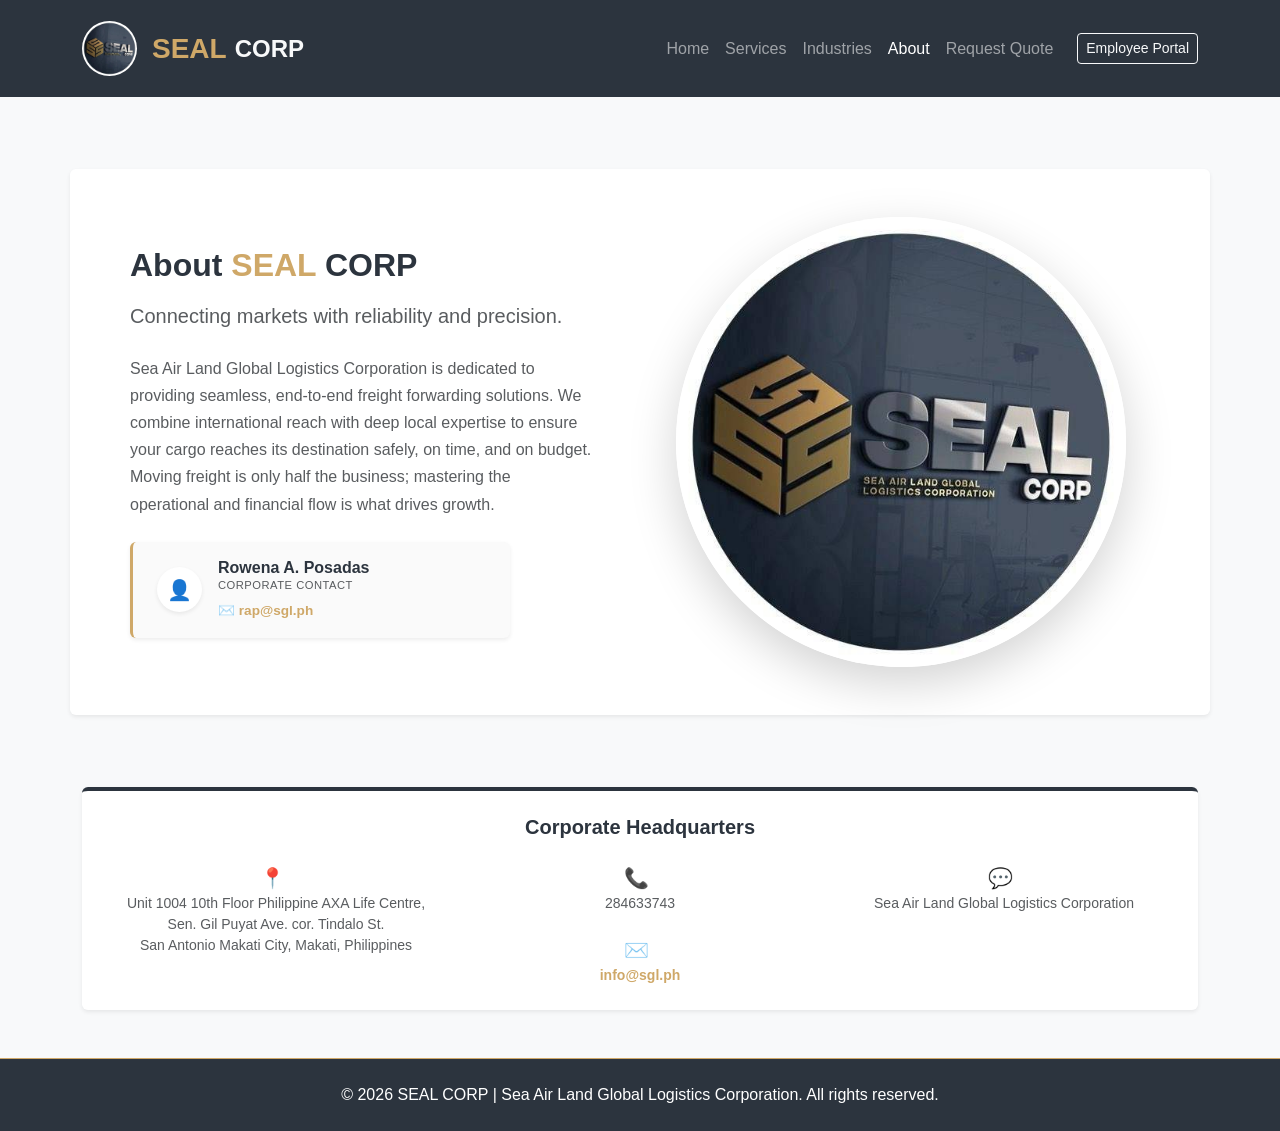
==== about.html @ 5badd935 "First upload of SEAL CORP website" ====
<!DOCTYPE html>
<html lang="en">
<head>
    <meta charset="UTF-8">
    <meta name="viewport" content="width=device-width, initial-scale=1.0">
    <title>About Us | SEAL CORP</title>
    <link href="https://cdn.jsdelivr.net/npm/bootstrap@5.3.0/dist/css/bootstrap.min.css" rel="stylesheet">
    <link rel="stylesheet" href="sealstyle.css">
</head>
<body class="bg-light">

    <nav class="navbar navbar-expand-lg navbar-dark bg-seal-dark py-3">
        <div class="container">
            <a class="navbar-brand fw-bold d-flex align-items-center" href="index.html">
                <img src="sealcorplogo.jpg" alt="SEAL Corp Logo">
                <span class="text-gold fs-3">SEAL</span> <span class="ms-2 text-light fs-4">CORP</span>
            </a>
            <button class="navbar-toggler" type="button" data-bs-toggle="collapse" data-bs-target="#navbarNav">
                <span class="navbar-toggler-icon"></span>
            </button>
            <div class="collapse navbar-collapse" id="navbarNav">
                <ul class="navbar-nav ms-auto">
                    <li class="nav-item"><a class="nav-link" href="index.html">Home</a></li>
                    <li class="nav-item"><a class="nav-link" href="index.html#services">Services</a></li>
                    <li class="nav-item"><a class="nav-link" href="index.html#industries">Industries</a></li>
                    <li class="nav-item"><a class="nav-link active" href="about.html">About</a></li>
                    <li class="nav-item"><a class="nav-link" href="request.html">Request Quote</a></li>
                    <li class="nav-item ms-lg-3"><a class="btn btn-outline-light btn-sm mt-1" href="#">Employee Portal</a></li>
                </ul>
            </div>
        </div>
    </nav>

    

    <section class="container py-5 mt-4 mb-4">
        <div class="row align-items-center bg-white p-5 rounded shadow-sm animate-fade-up delay-2">
            
            <div class="col-lg-6 mb-4 mb-lg-0 pe-lg-5">
                <h2 class="fw-bold mb-3" style="color: var(--seal-dark);">About <span class="text-gold">SEAL</span> CORP</h2>
                <p class="text-muted fs-5 mb-4">Connecting markets with reliability and precision.</p>
                <p class="text-muted" style="line-height: 1.7;">Sea Air Land Global Logistics Corporation is dedicated to providing seamless, end-to-end freight forwarding solutions. We combine international reach with deep local expertise to ensure your cargo reaches its destination safely, on time, and on budget. Moving freight is only half the business; mastering the operational and financial flow is what drives growth.</p>
                
                <div class="card border-0 shadow-sm mt-4" style="border-left: 3px solid var(--seal-gold) !important; max-width: 380px; background-color: #fafafa;">
                    <div class="card-body d-flex align-items-center py-3 px-4">
                        <div class="bg-white rounded-circle d-flex align-items-center justify-content-center shadow-sm" style="width: 45px; height: 45px;">
                            <span class="fs-5" style="color: #4a148c;">👤</span>
                        </div>
                        <div class="ms-3">
                            <h6 class="fw-bold mb-0" style="color: var(--seal-dark);">Rowena A. Posadas</h6>
                            <p class="text-muted mb-1" style="font-size: 0.7rem; letter-spacing: 0.5px;">CORPORATE CONTACT</p>
                            <a href="mailto:rap@sgl.ph" class="text-decoration-none fw-bold" style="color: var(--seal-gold); font-size: 0.85rem;">✉️ rap@sgl.ph</a>
                        </div>
                    </div>
                </div>
            </div>
            
            <div class="col-lg-6 animate-fade-up delay-3 text-center">
                <img src="sealcorplogo.jpg" alt="SEAL Corp Logo" class="img-fluid rounded-circle shadow-lg" style="max-height: 450px; object-fit: cover;">
            </div>
            
        </div>
    </section>

    <section class="container mb-5 animate-fade-up delay-3">
        <div class="bg-white rounded shadow-sm p-4 text-center border-top" style="border-color: var(--seal-dark) !important; border-width: 4px !important;">
            <h5 class="fw-bold mb-4" style="color: var(--seal-dark);">Corporate Headquarters</h5>
            
            <div class="row justify-content-center text-muted small">
                <div class="col-md-4 mb-3 mb-md-0">
                    <span class="fs-5 me-2" style="color: #d81b60;">📍</span><br>
                    Unit 1004 10th Floor Philippine AXA Life Centre,<br>Sen. Gil Puyat Ave. cor. Tindalo St.<br>San Antonio Makati City, Makati, Philippines
                </div>
                <div class="col-md-4 mb-3 mb-md-0">
                    <span class="fs-5 me-2" style="color: #d81b60;">📞</span><br>
                    284633743<br><br>
                    <span class="fs-5 me-2" style="color: #d81b60;">✉️</span><br>
                    <a href="mailto:info@sgl.ph" class="text-decoration-none fw-bold" style="color: var(--seal-gold);">info@sgl.ph</a>
                </div>
                <div class="col-md-4">
                    <span class="fs-5 me-2" style="color: #d81b60;">💬</span><br>
                    Sea Air Land Global Logistics Corporation
                </div>
            </div>
        </div>
    </section>

    <footer class="bg-seal-dark text-white text-center py-4 border-top mt-5" style="border-color: var(--seal-gold) !important;">
        <div class="container">
            <p class="mb-0">&copy; 2026 SEAL CORP | Sea Air Land Global Logistics Corporation. All rights reserved.</p>
        </div>
    </footer>

    <script src="https://cdn.jsdelivr.net/npm/bootstrap@5.3.0/dist/js/bootstrap.bundle.min.js"></script>
</body>
</html>
---- sealstyle.css ----
/* =========================================
   1. CORE BRAND & GLOBAL STYLES
   ========================================= */
:root {
    --seal-gold: #cfa868;
    --seal-dark: #2c343e;
    --seal-silver: #e0e0e0;
    --seal-bg: #f8f9fa;
}

body {
    font-family: 'Segoe UI', Tahoma, Geneva, Verdana, sans-serif;
    background-color: var(--seal-bg);
    color: #333;
}

.bg-seal-dark { background-color: var(--seal-dark) !important; }
.text-gold { color: var(--seal-gold) !important; }

/* Buttons */
.btn-gold {
    background-color: var(--seal-gold);
    color: var(--seal-dark);
    font-weight: bold;
    border: none;
    border-radius: 50px;
    padding: 10px 25px;
    transition: all 0.3s ease;
}

.btn-gold:hover {
    background-color: #b89255;
    color: var(--seal-dark);
    transform: translateY(-2px);
}

/* Navigation */
.navbar-brand img {
    height: 55px; 
    margin-right: 15px;
    border-radius: 50%;
}

/* =========================================
   2. HERO & SEARCH SECTION (Consolidated)
   ========================================= */
.hero-section {
    position: relative;
    min-height: 80vh;
    display: flex;
    align-items: center;
    justify-content: center;
    background: linear-gradient(135deg, #1a1a2e 0%, #2d2d44 100%);
    border-bottom: 4px solid var(--seal-gold);
    color: white;
}

.hero-search-container {
    max-width: 900px;
    margin: 0 auto;
}

.search-box-wrapper {
    background-color: white;
    padding: 8px;
    border-radius: 80px;
    box-shadow: 0 15px 35px rgba(0,0,0,0.2);
    display: flex;
    align-items: center;
}

.search-box-wrapper input {
    border: none;
    box-shadow: none;
    padding-left: 35px;
    font-size: 1.1rem;
    flex: 1;
}

.btn-search {
    background-color: var(--seal-gold);
    color: var(--seal-dark);
    border: none;
    border-radius: 60px;
    padding: 12px 30px;
    font-weight: 700;
    display: flex;
    align-items: center;
    gap: 8px;
}

/* Quick Links (Popular Searches) */
.popular-pill {
    background-color: rgba(0, 0, 0, 0.6);
    color: white !important;
    border: 1px solid rgba(255, 255, 255, 0.2);
    text-decoration: none;
    padding: 8px 18px;
    margin: 5px;
    font-size: 0.85rem;
    font-weight: 600;
    border-radius: 50px;
    transition: all 0.3s ease;
    backdrop-filter: blur(5px);
}

.popular-pill:hover {
    background-color: var(--seal-gold);
    color: var(--seal-dark) !important;
}

/* =========================================
   3. SHARED COMPONENT STYLES
   ========================================= */

/* Service Cards */
.service-card {
    transition: all 0.3s ease;
    border-radius: 16px;
    border-top: 4px solid var(--seal-gold);
}

.service-card:hover {
    transform: translateY(-10px);
    box-shadow: 0 20px 40px rgba(0, 0, 0, 0.1) !important;
}

.service-icon {
    font-size: 3rem;
    color: var(--seal-gold);
}

/* Industry Cards */
.industry-card {
    transition: all 0.3s ease;
    border: 1px solid #e0e0e0 !important;
}

.industry-card:hover {
    border-color: var(--seal-gold) !important;
    background-color: #fff;
    transform: translateY(-5px);
}

/* Process Section */
.step-number {
    width: 50px;
    height: 50px;
    background: var(--seal-gold);
    color: var(--seal-dark);
    border-radius: 50%;
    display: flex;
    align-items: center;
    justify-content: center;
    font-weight: 800;
    margin: 0 auto 1rem;
}

/* Forms (Request Page) */
.inquiry-section {
    background-color: white;
    border-radius: 12px;
    box-shadow: 0 10px 30px rgba(0,0,0,0.05);
    border-left: 5px solid var(--seal-gold);
}

/* =========================================
   4. ANIMATIONS & UTILITIES
   ========================================= */
@keyframes fadeInUp {
    from { opacity: 0; transform: translateY(30px); }
    to { opacity: 1; transform: translateY(0); }
}

.animate-fade-up {
    animation: fadeInUp 0.8s ease forwards;
    opacity: 0; 
}

.delay-1 { animation-delay: 0.2s; }
.delay-2 { animation-delay: 0.4s; }

.tracking-wide { letter-spacing: 0.1em; }
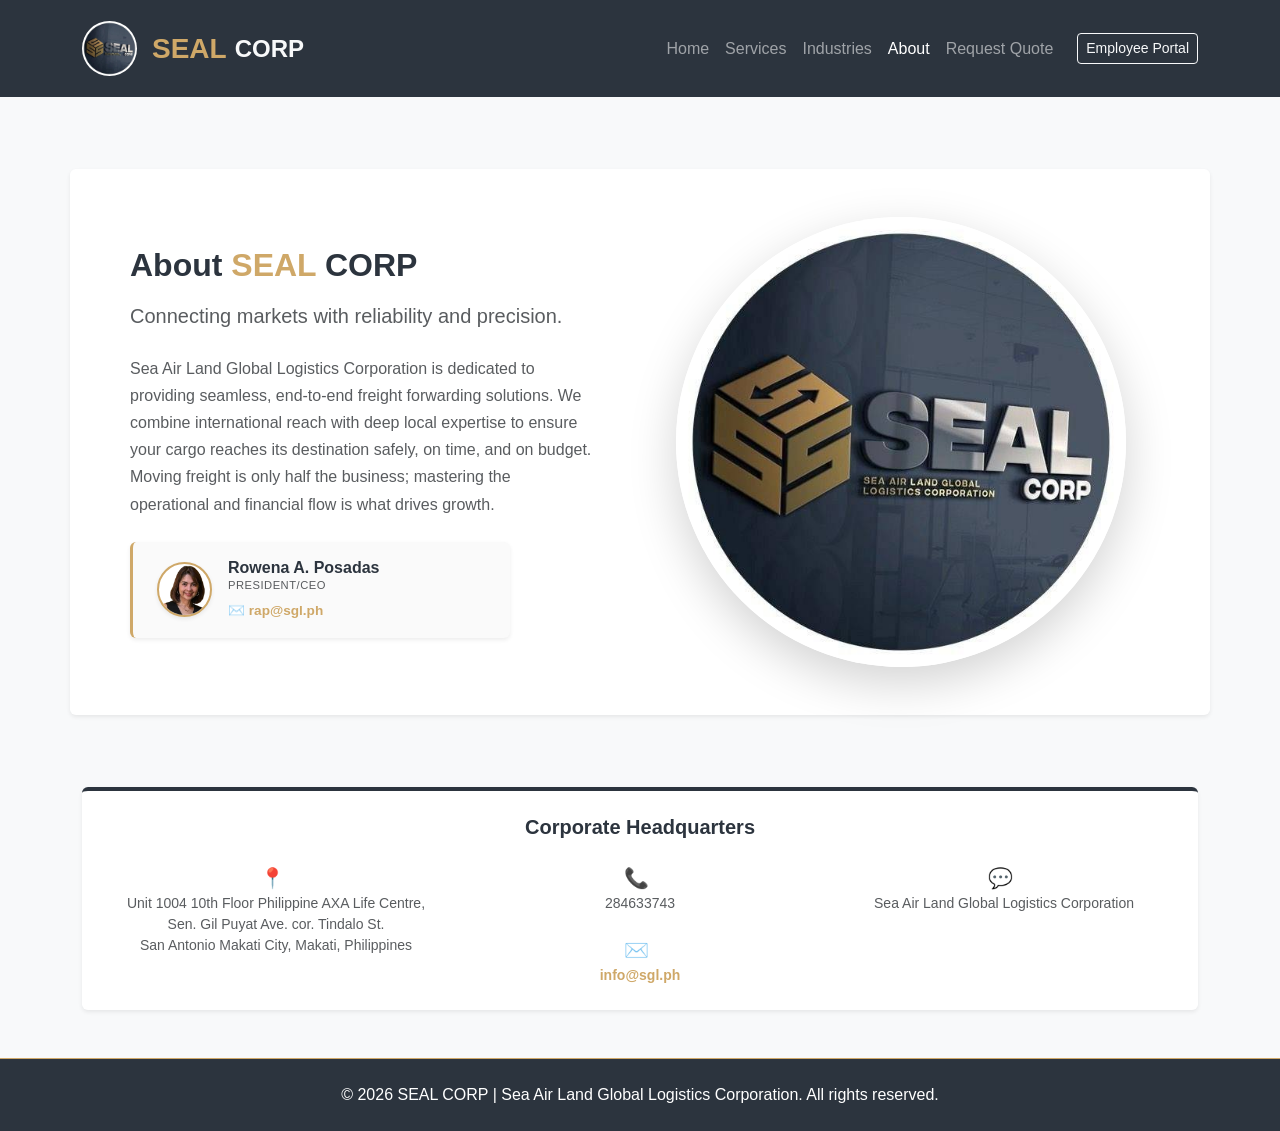
==== commit d6e12674: "Fine-tuned President PFP centering and layout spacing" ====
--- a/about.html
+++ b/about.html
@@ -43,12 +43,12 @@
                 
                 <div class="card border-0 shadow-sm mt-4" style="border-left: 3px solid var(--seal-gold) !important; max-width: 380px; background-color: #fafafa;">
                     <div class="card-body d-flex align-items-center py-3 px-4">
-                        <div class="bg-white rounded-circle d-flex align-items-center justify-content-center shadow-sm" style="width: 45px; height: 45px;">
-                            <span class="fs-5" style="color: #4a148c;">👤</span>
+                        <div class="bg-white rounded-circle shadow-sm overflow-hidden d-flex align-items-center justify-content-center" style="width: 55px; height: 55px; border: 2px solid var(--seal-gold); flex-shrink: 0;">
+                    <img src="pictures/PRESIDENTPICTURE2.png" alt="Rowena A. Posadas" style="width: 100%; height: 100%; object-fit: cover; object-position: 50% 5%;">
                         </div>
                         <div class="ms-3">
                             <h6 class="fw-bold mb-0" style="color: var(--seal-dark);">Rowena A. Posadas</h6>
-                            <p class="text-muted mb-1" style="font-size: 0.7rem; letter-spacing: 0.5px;">CORPORATE CONTACT</p>
+                            <p class="text-muted mb-1" style="font-size: 0.7rem; letter-spacing: 0.5px;">PRESIDENT/CEO</p>
                             <a href="mailto:rap@sgl.ph" class="text-decoration-none fw-bold" style="color: var(--seal-gold); font-size: 0.85rem;">✉️ rap@sgl.ph</a>
                         </div>
                     </div>
--- a/sealstyle.css
+++ b/sealstyle.css
@@ -180,4 +180,134 @@
 .delay-1 { animation-delay: 0.2s; }
 .delay-2 { animation-delay: 0.4s; }
 
-.tracking-wide { letter-spacing: 0.1em; }+.tracking-wide { letter-spacing: 0.1em; }
+
+/* Services Card Hover Effects */
+.service-card {
+    transition: transform 0.3s ease, box-shadow 0.3s ease;
+    border: 1px solid #e0e0e0;
+    border-top: 4px solid transparent;
+    border-radius: 8px;
+    background-color: #ffffff;
+}
+
+.service-card:hover {
+    transform: translateY(-10px);
+    box-shadow: 0 15px 30px rgba(0, 0, 0, 0.1);
+    border-top: 4px solid #fdf90d; /* You can change this to your SEAL blue or gold */
+}
+
+.service-icon {
+    font-size: 2.5rem;
+    color: #212529; /* Dark color for the icon */
+    margin-bottom: 15px;
+
+}
+/* ========================================== */
+/* HERO VIDEO BACKGROUND STYLES */
+/* ========================================== */
+.hero-section {
+    position: relative;
+    overflow: hidden;
+    min-height: 80vh; /* Keeps the hero section tall */
+    display: flex;
+    align-items: center;
+}
+
+/* Stretches the video to cover the background */
+.hero-video {
+    position: absolute;
+    top: 50%;
+    left: 50%;
+    min-width: 100%;
+    min-height: 100%;
+    width: auto;
+    height: auto;
+    z-index: 0;
+    transform: translateX(-50%) translateY(-50%);
+    object-fit: cover;
+}
+
+/* Adds the dark tint so your white text is easy to read */
+.video-overlay {
+    position: absolute;
+    top: 0;
+    left: 0;
+    width: 100%;
+    height: 100%;
+    background-color: rgba(44, 52, 62, 0.75); /* SEAL Dark color with 75% opacity */
+    z-index: 1;
+}
+
+/* Pulls your text and search bar to the front */
+.hero-content {
+    position: relative;
+    z-index: 2;
+    width: 100%;
+}
+
+/* Stats Section Styling */
+.stats-section {
+    background-color: var(--seal-dark);
+    color: white;
+    padding: 80px 0;
+    border-top: 3px solid var(--seal-gold);
+}
+
+.stat-number {
+    font-size: 3.5rem;
+    font-weight: 800;
+    color: var(--seal-gold);
+    display: block;
+    margin-bottom: 5px;
+}
+
+.stat-label {
+    font-size: 0.9rem;
+    text-transform: uppercase;
+    letter-spacing: 2px;
+    font-weight: 600;
+    color: rgba(255, 255, 255, 0.7);
+}
+
+/* Specialized Sector Card Styling */
+.industry-card {
+    cursor: pointer;
+    transition: all 0.3s ease;
+    border: 1px solid #eee;
+}
+
+.industry-card:hover {
+    border-color: var(--seal-gold) !important;
+    transform: translateY(-5px);
+    box-shadow: 0 10px 20px rgba(0,0,0,0.1) !important;
+}
+
+/* Ensure modal images are visible and sized correctly */
+.modal-industry-img {
+    width: 100%;
+    height: 300px;
+    object-fit: cover;
+    display: block !important; /* Forces it to show up */
+    border-radius: 8px;
+    margin-bottom: 20px;
+}
+/* ========================================== */
+/* PREMIUM SPACING UTILITIES                  */
+/* ========================================== */
+
+.section-padding {
+    padding-top: 140px !important;   /* Massive top gap */
+    padding-bottom: 140px !important;/* Massive bottom gap */
+}
+
+.section-divider {
+    border-bottom: 1px solid rgba(0,0,0,0.05); /* Very subtle line between sections */
+}
+
+/* Optional: Make the Hero section taller */
+.hero-section {
+    min-height: 100vh !important; /* Forces it to fill the entire screen height */
+    display: flex;
+    align-items: center;
+}
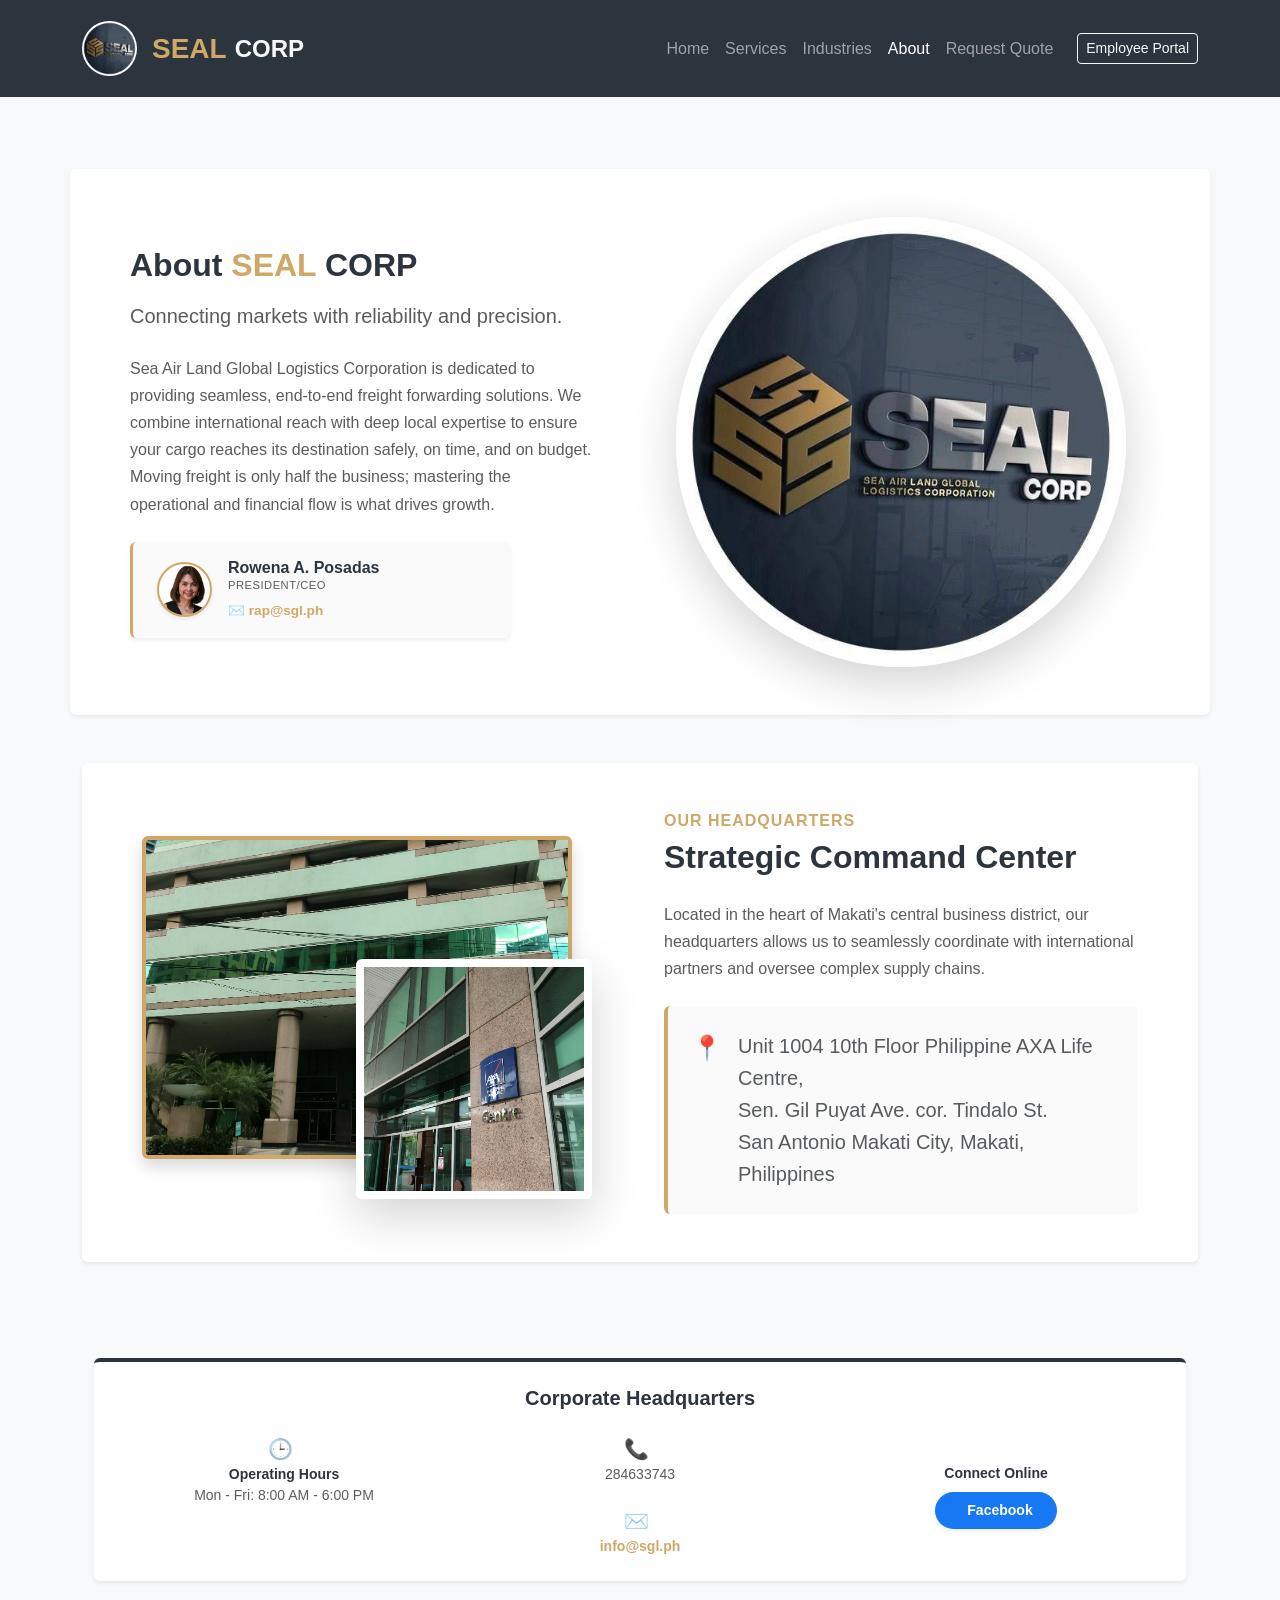
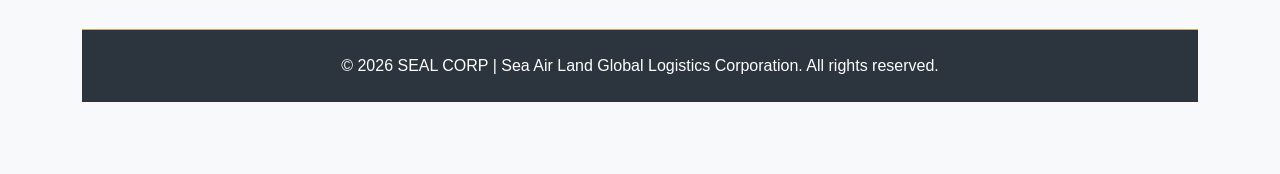
==== commit 331b364b: "Refactor: Replace trade lanes with SEAL Advantage, update motto, and clean up redundant contact info" ====
--- a/about.html
+++ b/about.html
@@ -31,7 +31,6 @@
         </div>
     </nav>
 
-    
 
     <section class="container py-5 mt-4 mb-4">
         <div class="row align-items-center bg-white p-5 rounded shadow-sm animate-fade-up delay-2">
@@ -60,6 +59,44 @@
             </div>
             
         </div>
+    <section class="container py-5 mb-5 animate-fade-up delay-3" id="headquarters">
+        <div class="row align-items-center bg-white p-5 rounded shadow-sm">
+            
+            <div class="col-lg-6 mb-5 mb-lg-0 pe-lg-5">
+                <div class="position-relative" style="margin-bottom: 30px; margin-right: 20px;">
+                    
+                    <img src="pictures/axabldg1.jpg" 
+                    class="rounded shadow w-100" 
+                    alt="AXA Building - Main View"
+                    style="aspect-ratio: 4/3; object-fit: cover; border: 4px solid var(--seal-gold);">
+                    
+                    <img src="pictures/axabldg2.jpg" 
+                    class="position-absolute rounded shadow-lg" 
+                    alt="AXA Building - Alternate Angle"
+                    style="width: 55%; height: 240px; object-fit: cover; bottom: -40px; right: -20px; border: 8px solid white; z-index: 2; transition: transform 0.3s ease;"
+                    onmouseover="this.style.transform='scale(1.05)'" 
+                    onmouseout="this.style.transform='scale(1)'">
+                </div>
+            </div>
+
+            <div class="col-lg-6 ps-lg-4">
+                <h6 class="fw-bold mb-2" style="color: var(--seal-gold); letter-spacing: 1px;">OUR HEADQUARTERS</h6>
+                <h2 class="fw-bold mb-4" style="color: var(--seal-dark);">Strategic Command Center</h2>
+                <p class="text-muted mb-4" style="line-height: 1.7;">
+                    Located in the heart of Makati's central business district, our headquarters allows us to seamlessly coordinate with international partners and oversee complex supply chains.
+                </p>
+                
+                <div class="d-flex align-items-start mt-4 p-4 rounded" style="background-color: #fafafa; border-left: 4px solid var(--seal-gold);">
+                    <span class="fs-4 me-3" style="color: #d81b60;">📍</span>
+                    <p class="text-muted fs-5 mb-0" style="line-height: 1.6;">
+                        Unit 1004 10th Floor Philippine AXA Life Centre,<br>
+                        Sen. Gil Puyat Ave. cor. Tindalo St.<br>
+                        San Antonio Makati City, Makati, Philippines
+                    </p>
+                </div>
+            </div>
+            
+        </div>
     </section>
 
     <section class="container mb-5 animate-fade-up delay-3">
@@ -68,8 +105,9 @@
             
             <div class="row justify-content-center text-muted small">
                 <div class="col-md-4 mb-3 mb-md-0">
-                    <span class="fs-5 me-2" style="color: #d81b60;">📍</span><br>
-                    Unit 1004 10th Floor Philippine AXA Life Centre,<br>Sen. Gil Puyat Ave. cor. Tindalo St.<br>San Antonio Makati City, Makati, Philippines
+                <span class="fs-5 me-2" style="color: #d81b60;">🕒</span><br>
+                <strong style="color: var(--seal-dark);">Operating Hours</strong><br>
+                Mon - Fri: 8:00 AM - 6:00 PM<br>
                 </div>
                 <div class="col-md-4 mb-3 mb-md-0">
                     <span class="fs-5 me-2" style="color: #d81b60;">📞</span><br>
@@ -77,11 +115,14 @@
                     <span class="fs-5 me-2" style="color: #d81b60;">✉️</span><br>
                     <a href="mailto:info@sgl.ph" class="text-decoration-none fw-bold" style="color: var(--seal-gold);">info@sgl.ph</a>
                 </div>
-                <div class="col-md-4">
-                    <span class="fs-5 me-2" style="color: #d81b60;">💬</span><br>
-                    Sea Air Land Global Logistics Corporation
-                </div>
-            </div>
+       <div class="col-md-4 d-flex flex-column align-items-center justify-content-center">
+    <strong class="mb-2" style="color: var(--seal-dark);">Connect Online</strong>
+    
+    <a href="https://www.facebook.com/profile.php?id=61558615297656" target="_blank" class="d-flex align-items-center text-decoration-none px-4 py-2 rounded-pill shadow-sm" style="background-color: #1877F2; color: white; transition: transform 0.2s ease;" onmouseover="this.style.transform='scale(1.05)'" onmouseout="this.style.transform='scale(1)'">
+        <i class="bi bi-facebook fs-5 me-2"></i>
+        <span class="fw-bold">Facebook</span>
+    </a>
+</div>
         </div>
     </section>
 
--- a/sealstyle.css
+++ b/sealstyle.css
@@ -311,3 +311,24 @@
     display: flex;
     align-items: center;
 }
+
+/* ========================================== */
+/* ADVANTAGE CARDS HOVER ANIMATIONS           */
+/* ========================================== */
+.hover-lift {
+    transition: transform 0.3s ease, box-shadow 0.3s ease;
+}
+
+.hover-lift:hover {
+    transform: translateY(-10px);
+    box-shadow: 0 1rem 3rem rgba(0,0,0,.15) !important;
+}
+
+.hover-lift .bi {
+    transition: transform 0.3s ease, color 0.3s ease;
+}
+
+.hover-lift:hover .bi {
+    transform: scale(1.2);
+    color: var(--seal-gold) !important;
+}
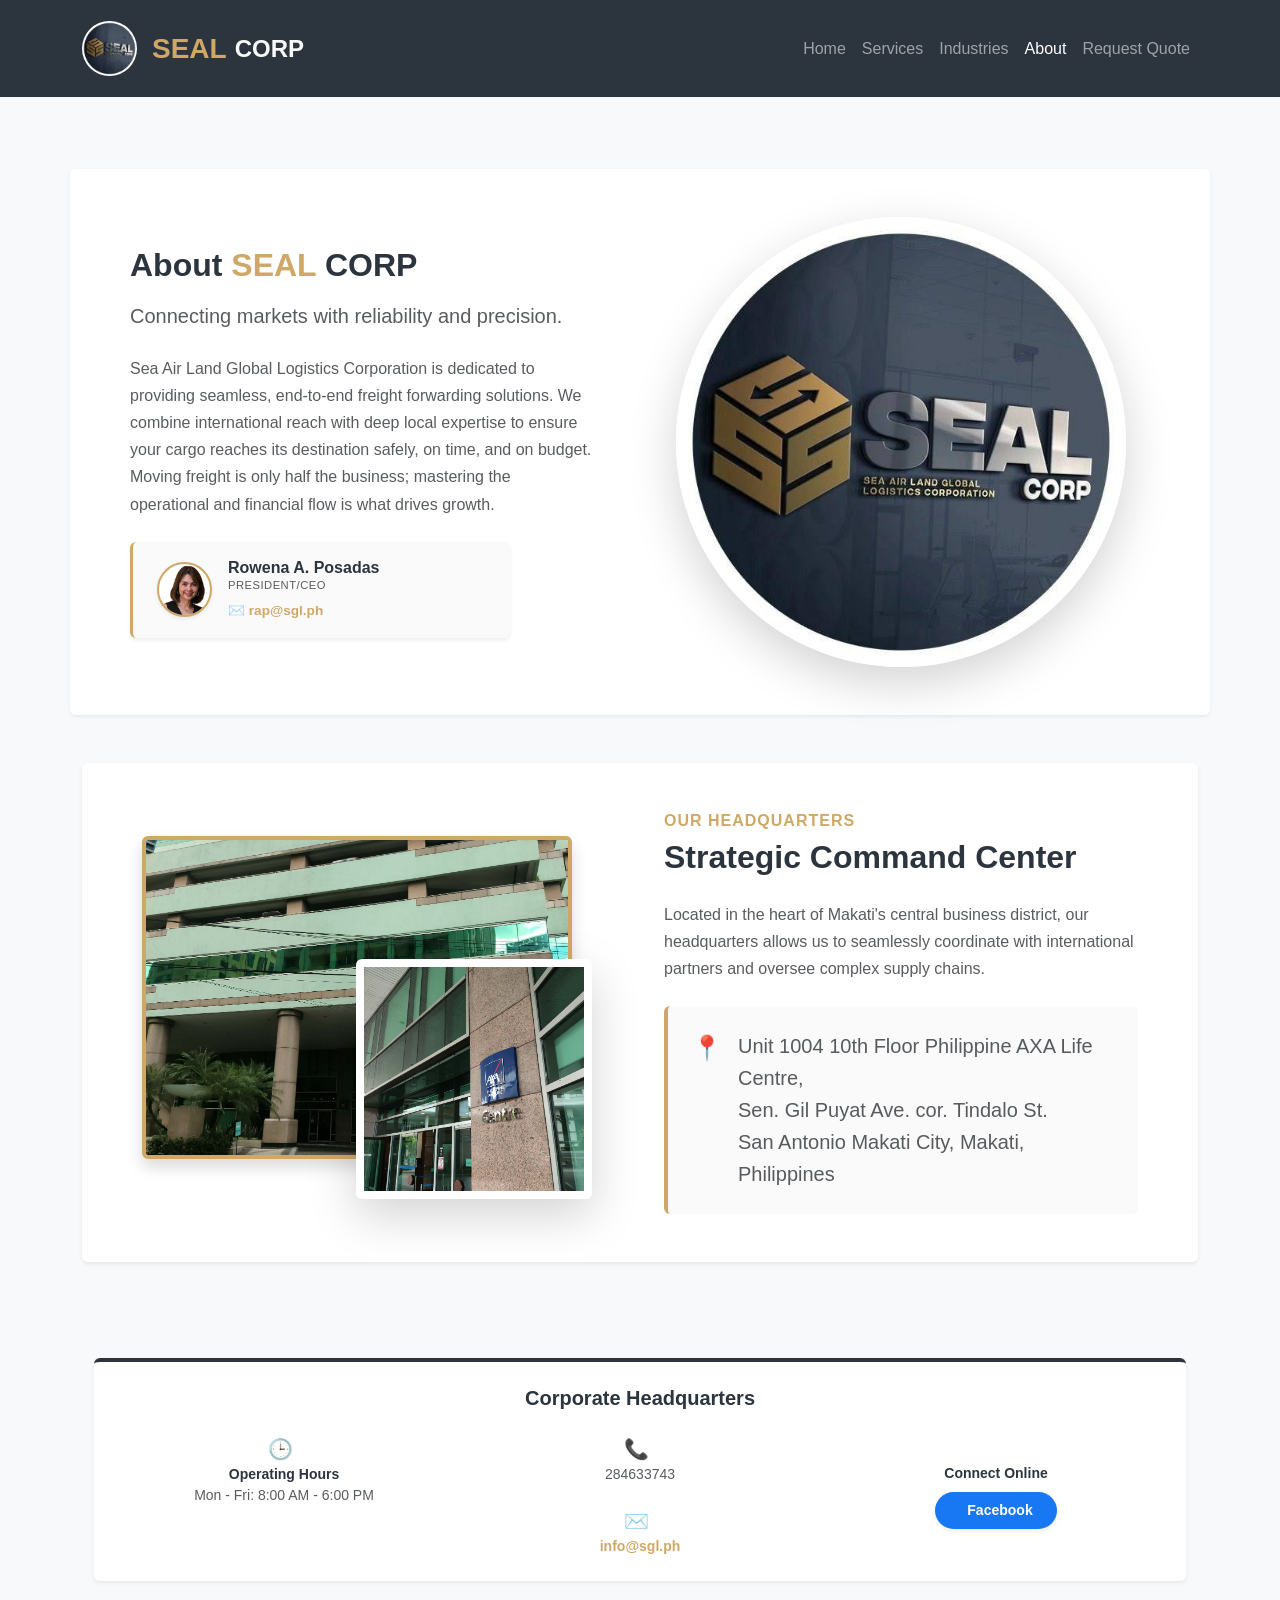
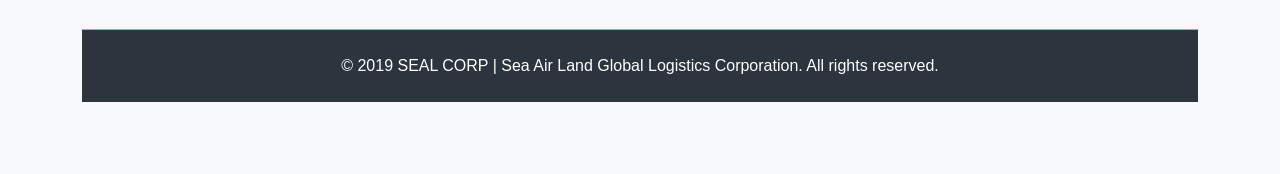
==== commit d9aebb5c: "sealwebsite version 1.3, optimize for mobile and fix logos" ====
--- a/about.html
+++ b/about.html
@@ -25,7 +25,7 @@
                     <li class="nav-item"><a class="nav-link" href="index.html#industries">Industries</a></li>
                     <li class="nav-item"><a class="nav-link active" href="about.html">About</a></li>
                     <li class="nav-item"><a class="nav-link" href="request.html">Request Quote</a></li>
-                    <li class="nav-item ms-lg-3"><a class="btn btn-outline-light btn-sm mt-1" href="#">Employee Portal</a></li>
+                   
                 </ul>
             </div>
         </div>
@@ -128,7 +128,7 @@
 
     <footer class="bg-seal-dark text-white text-center py-4 border-top mt-5" style="border-color: var(--seal-gold) !important;">
         <div class="container">
-            <p class="mb-0">&copy; 2026 SEAL CORP | Sea Air Land Global Logistics Corporation. All rights reserved.</p>
+            <p class="mb-0">&copy; 2019 SEAL CORP | Sea Air Land Global Logistics Corporation. All rights reserved.</p>
         </div>
     </footer>
 
--- a/sealstyle.css
+++ b/sealstyle.css
@@ -331,4 +331,174 @@
 .hover-lift:hover .bi {
     transform: scale(1.2);
     color: var(--seal-gold) !important;
-}+}
+
+/* ========================================== */
+/* MOBILE & TABLET OPTIMIZATION               */
+/* ========================================== */
+
+/* Tablets and Phones (Smaller than 992px) */
+@media (max-width: 991.98px) {
+    .hero-section {
+        min-height: 80vh; /* Shorter hero on mobile */
+    }
+    .display-3 {
+        font-size: 2.5rem; /* Shrink title so it doesn't overlap */
+    }
+    .hero-content p {
+        font-size: 1.1rem !important;
+    }
+    .navbar-brand img {
+        height: 30px; /* Smaller logo for mobile nav */
+    }
+}
+
+/* Phones (Smaller than 768px) */
+@media (max-width: 767.98px) {
+    .section-padding {
+        padding: 40px 0; /* Less padding to save vertical space */
+    }
+    .stat-number {
+        font-size: 2rem;
+    }
+    /* Stack cards vertically with small gaps */
+    .row.g-4 > div {
+        margin-bottom: 10px;
+    }
+    /* Ensure buttons are "thumb-friendly" */
+    .btn-lg {
+        width: 100%;
+        margin-bottom: 10px;
+    }
+}
+
+/* ========================================== */
+/* OPTION 1: THE CONTOUR HALO (DROP SHADOW)   */
+/* ========================================== */
+.brand-logo-wide {
+    height: 55px;
+    width: auto; 
+    object-fit: contain; 
+    padding: 5px 0; /* Removed the wide padding since there is no background */
+    
+    /* Traces the exact shape of the PNG with a soft white light */
+    filter: drop-shadow(0px 0px 8px rgba(255, 255, 255, 0.8)); 
+    -webkit-filter: drop-shadow(0px 0px 8px rgba(255, 255, 255, 0.8)); /* For Safari */
+    
+    transition: all 0.3s ease;
+}
+
+/* Make the glow intensify on hover */
+.brand-logo-wide:hover {
+    transform: scale(1.03);
+    filter: drop-shadow(0px 0px 12px rgba(255, 255, 255, 1));
+    -webkit-filter: drop-shadow(0px 0px 12px rgba(255, 255, 255, 1));
+}
+
+@media (max-width: 767.98px) {
+    .brand-logo-wide {
+        height: 45px; 
+    }
+}
+
+
+/* ========================================== */
+/* SERVICE CARDS MODERN UI UPGRADE            */
+/* ========================================== */
+.service-card {
+    transition: all 0.3s ease-in-out;
+    cursor: pointer;
+    border-top: 4px solid transparent !important; /* Invisible border to prevent jumping */
+}
+
+/* Hover State */
+.service-card:hover {
+    transform: translateY(-8px);
+    box-shadow: 0 15px 30px rgba(0, 0, 0, 0.1) !important;
+    border-top: 4px solid var(--seal-gold) !important; /* Gold accent appears */
+}
+
+/* Make the arrow animate on hover */
+.service-link i {
+    transition: transform 0.2s ease-in-out;
+    display: inline-block;
+}
+
+.service-card:hover .service-link i {
+    transform: translateX(5px); /* Arrow shoots right */
+}
+
+
+/* ========================================== */
+/* MOBILE OPTIMIZATIONS (Phones & Tablets)    */
+/* ========================================== */
+@media (max-width: 767.98px) {
+    /* Shrink the giant Hero text so it doesn't overflow */
+    .hero-section h1.display-3 {
+        font-size: 2.5rem !important;
+    }
+    
+    .hero-section p.lead {
+        font-size: 1.1rem !important;
+        padding: 0 15px;
+    }
+
+    /* Reduce heavy padding so content isn't "squeezed" */
+    .py-5 {
+        padding-top: 3rem !important;
+        padding-bottom: 3rem !important;
+    }
+
+    .p-5 {
+        padding: 1.5rem !important;
+    }
+
+    /* Make buttons full-width for easier thumb-tapping */
+    .hero-search-container .btn-lg {
+        width: 85%; /* Shrunk from 100% to leave nice breathing room on the sides */
+        max-width: 320px; /* Prevents it from getting too wide on horizontal phones */
+        margin: 0 auto; /* Ensures it stays perfectly centered */
+        justify-content: center; /* Keeps the text and arrow centered inside the button */
+        font-size: 1.1rem !important;
+    }
+
+    /* Stack the calculator inputs in 2 columns instead of 1 long list */
+    #services .col-md-2, 
+    .col-md-3 {
+        width: 50% !important;
+        flex: 0 0 50%;
+    }
+
+    /* Fix the headquarters images in about.html */
+    #headquarters img.position-absolute {
+        position: relative !important;
+        width: 100% !important;
+        height: auto !important;
+        bottom: 0 !important;
+        right: 0 !important;
+        margin-top: 15px;
+        border: 4px solid var(--seal-gold) !important;
+    }
+}
+
+/* Mobile fixes for Logo and Stats */
+@media (max-width: 768px) {
+    .brand-logo-wide {
+        height: 50px !important; /* Slightly smaller for mobile headers */
+    }
+
+    .stat-number {
+        font-size: 2.5rem !important; /* Adjusting size so they fit side-by-side */
+    }
+
+    .stat-label {
+        font-size: 0.8rem !important;
+    }
+}
+
+/* Force symbols to stay attached to numbers */
+.stat-container {
+    display: inline-flex;
+    align-items: baseline;
+    white-space: nowrap; /* This prevents the /7 or % from jumping to a new line */
+}
